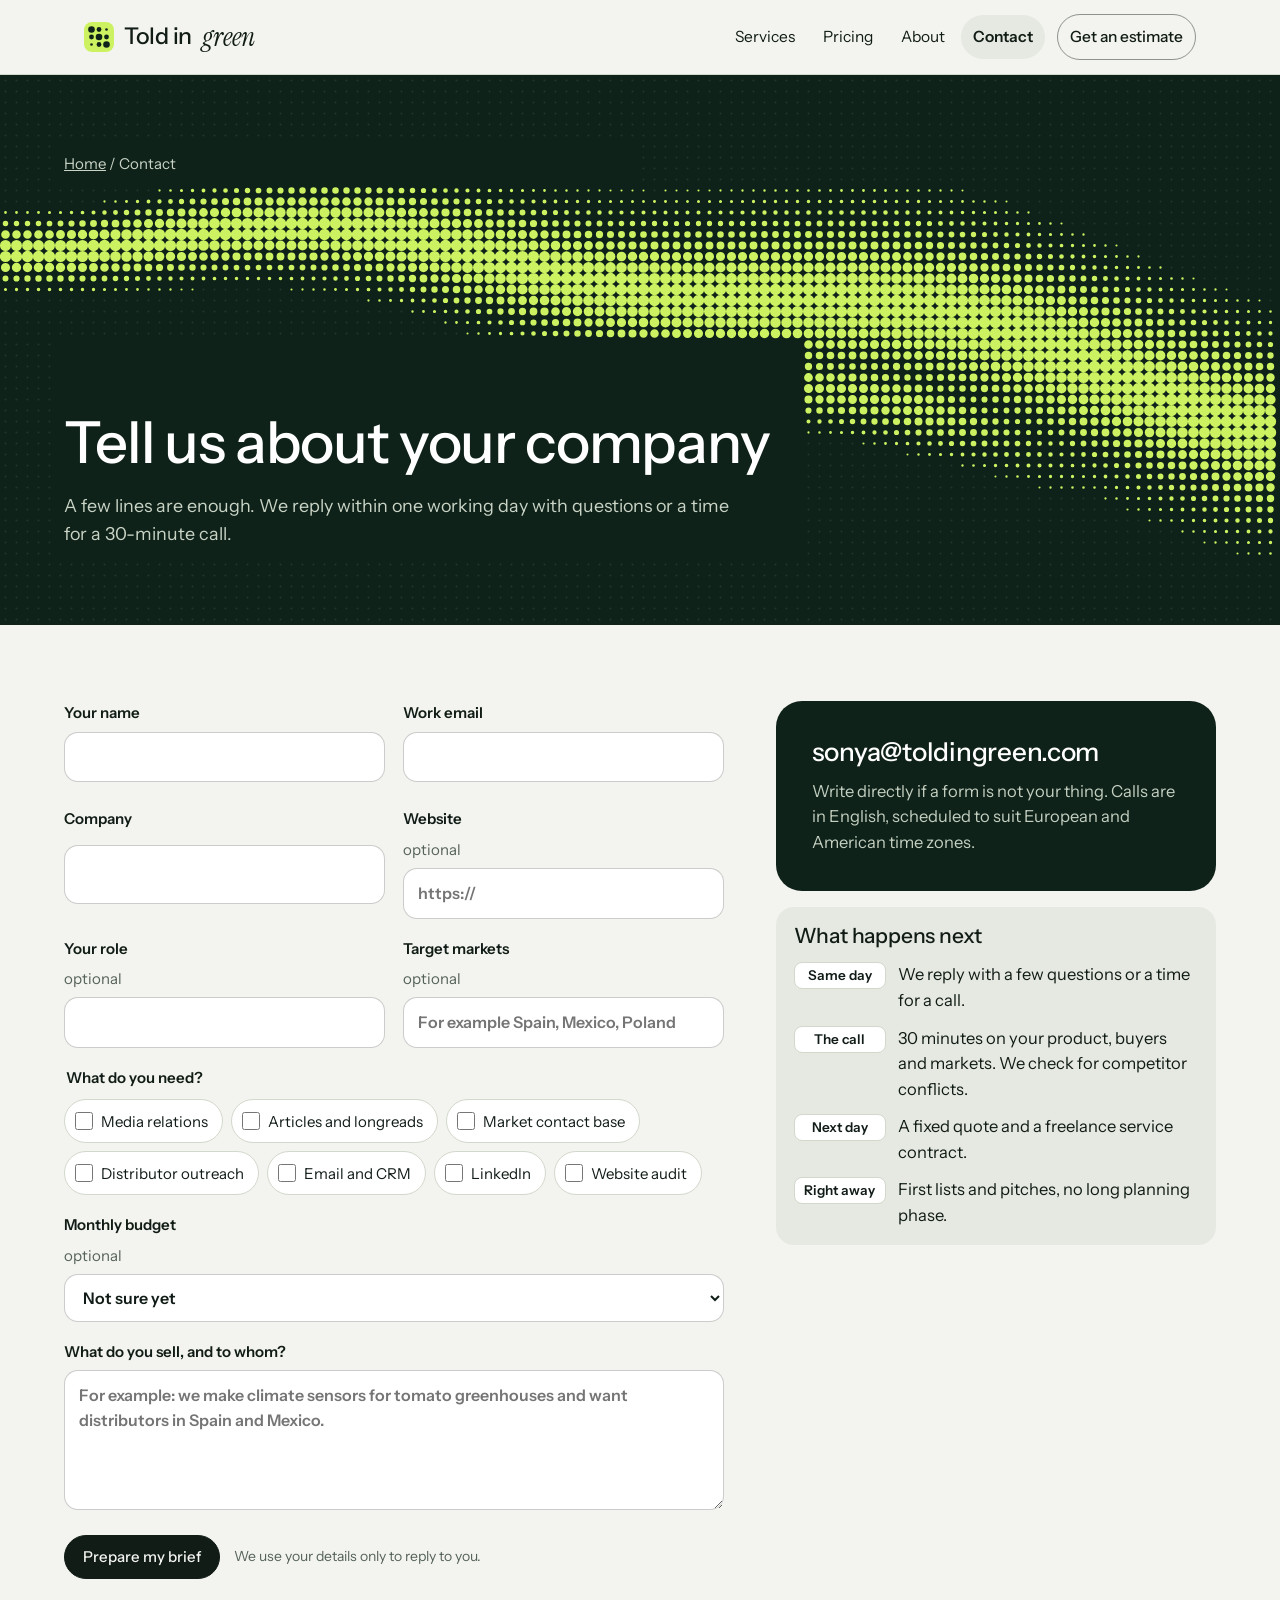
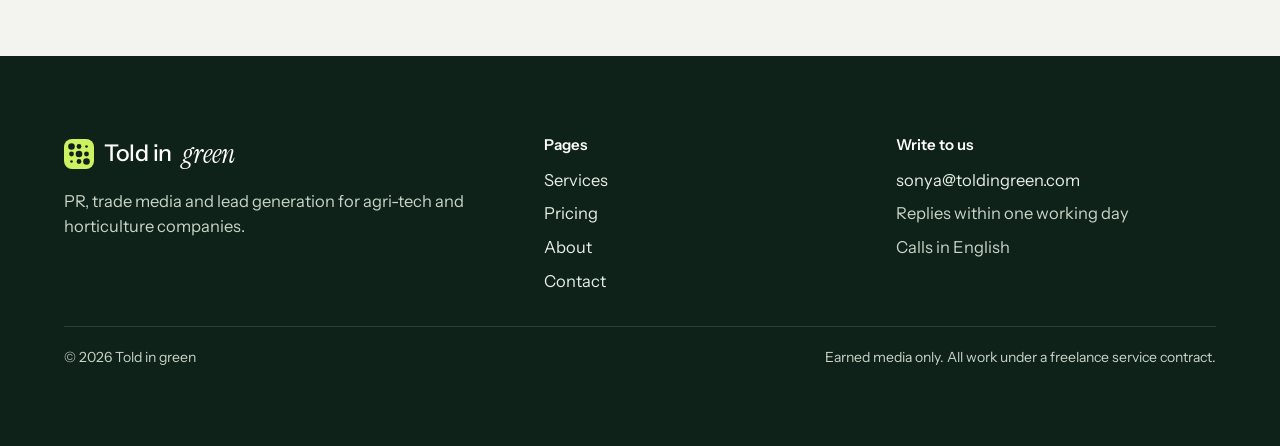
==== contact.html @ c71896c4 "Told in green website: home, services, pricing, about, contact Co-Authored-By: Claude Opus 5.5 <nore" ====
<!DOCTYPE html>
<html lang="en">
<head>
<meta charset="utf-8">
<meta name="viewport" content="width=device-width, initial-scale=1">
<title>Contact | Told in green</title>
<meta name="description" content="PR, trade media and lead generation for agri-tech and horticulture companies.">
<link rel="preconnect" href="https://fonts.googleapis.com"><link rel="preconnect" href="https://fonts.gstatic.com" crossorigin>
<link rel="stylesheet" href="https://fonts.googleapis.com/css2?family=Instrument+Sans:wght@400;500;600&family=Instrument+Serif:ital@1&display=swap">
<link rel="icon" type="image/png" href="favicon.png">
<link rel="stylesheet" href="styles.css">
</head>
<body>
<header class="top"><div class="wrap">
  <a class="logo" href="index.html" aria-label="Told in green, home"><svg class="mark" viewBox="0 0 30 30" aria-hidden="true"><rect width="30" height="30" rx="8" fill="#CCF261"/><g fill="#0F2219"><circle cx="7.5" cy="7.5" r="3.3"/><circle cx="15" cy="7.5" r="2.4"/><circle cx="22.5" cy="7.5" r="1.3"/><circle cx="7.5" cy="15" r="2.4"/><circle cx="15" cy="15" r="3.3"/><circle cx="22.5" cy="15" r="2.4"/><circle cx="7.5" cy="22.5" r="1.3"/><circle cx="15" cy="22.5" r="2.4"/><circle cx="22.5" cy="22.5" r="3.3"/></g></svg>Told in <i>green</i></a>
  <nav class="nav" aria-label="Main"><a href="services.html">Services</a><a href="pricing.html">Pricing</a><a href="about.html">About</a><a href="contact.html" aria-current="page">Contact</a><a class="btn btn-line" href="pricing.html">Get an estimate</a></nav>
</div></header>

<main>
<section class="wall band short" data-amp=".6" data-seed="8" aria-label="Contact">
  <canvas aria-hidden="true"></canvas>
  <div class="wrap">
    <p class="crumb" data-clear><a href="index.html">Home</a> / Contact</p>
    <div class="foot" data-clear>
      <h1>Tell us about your company</h1>
      <p>A few lines are enough. We reply within one working day with questions or a time for a 30-minute call.</p>
    </div>
  </div>
</section>

<section class="band" aria-label="Brief form">
  <div class="wrap contact">
    <div>
      <form id="brief" novalidate>
        <div class="est" id="est" hidden>
          <label style="display:flex;align-items:center;gap:10px;font-weight:600"><input type="checkbox" id="est-use" checked style="width:20px;height:20px;accent-color:#1F4A2E;margin:0">Attach my estimate from the pricing page</label>
          <pre id="est-text"></pre>
          <p><button type="button" class="chip" id="est-clear">Remove estimate</button></p>
        </div>
        <div class="f2">
          <label for="f-name">Your name<input type="text" id="f-name" autocomplete="name"><span class="err" id="f-name-err"></span></label>
          <label for="f-email">Work email<input type="email" id="f-email" autocomplete="email"><span class="err" id="f-email-err"></span></label>
        </div>
        <div class="f2">
          <label for="f-company">Company<input type="text" id="f-company" autocomplete="organization"><span class="err" id="f-company-err"></span></label>
          <label for="f-site">Website <span class="opt-t">optional</span><input type="url" id="f-site" placeholder="https://" autocomplete="url"></label>
        </div>
        <div class="f2">
          <label for="f-role">Your role <span class="opt-t">optional</span><input type="text" id="f-role" autocomplete="organization-title"></label>
          <label for="f-markets">Target markets <span class="opt-t">optional</span><input type="text" id="f-markets" placeholder="For example Spain, Mexico, Poland"></label>
        </div>
        <fieldset>
          <legend>What do you need?</legend>
          <div class="checks">
            <label><input type="checkbox" name="need" value="pr">Media relations</label>
            <label><input type="checkbox" name="need" value="art">Articles and longreads</label>
            <label><input type="checkbox" name="need" value="db">Market contact base</label>
            <label><input type="checkbox" name="need" value="out">Distributor outreach</label>
            <label><input type="checkbox" name="need" value="mail">Email and CRM</label>
            <label><input type="checkbox" name="need" value="li">LinkedIn</label>
            <label><input type="checkbox" name="need" value="audit">Website audit</label>
          </div>
        </fieldset>
        <label for="f-budget">Monthly budget <span class="opt-t">optional</span>
          <select id="f-budget"><option value="">Not sure yet</option><option>Under $1,500</option><option>$1,500 to $3,000</option><option>$3,000 to $6,000</option><option>Over $6,000</option></select>
        </label>
        <label for="f-msg">What do you sell, and to whom?<textarea id="f-msg" placeholder="For example: we make climate sensors for tomato greenhouses and want distributors in Spain and Mexico."></textarea><span class="err" id="f-msg-err"></span></label>
        <div style="display:flex;flex-wrap:wrap;gap:14px;align-items:center"><button class="btn btn-main" type="submit">Prepare my brief</button><span class="small">We use your details only to reply to you.</span></div>
      </form>

      <div class="done" id="done" hidden>
        <h2 tabindex="-1">Your brief is ready to send</h2>
        <p class="mut">Nothing has been sent yet. Open it in your email app, or copy it and send it to <b>sonya@toldingreen.com</b>.</p>
        <pre id="done-text"></pre>
        <div class="actions"><a class="btn btn-main" id="done-mail" href="mailto:sonya@toldingreen.com">Open in email</a><button type="button" class="btn btn-line" id="done-copy">Copy brief</button><button type="button" class="btn btn-line" id="done-edit">Edit</button></div>
      </div>
    </div>

    <aside class="aside">
      <div class="policy">
        <h3>sonya@toldingreen.com</h3>
        <p>Write directly if a form is not your thing. Calls are in English, scheduled to suit European and American time zones.</p>
      </div>
      <div class="est" style="gap:14px">
        <h3>What happens next</h3>
        <ul class="next">
          <li><b>Same day</b><span>We reply with a few questions or a time for a call.</span></li>
          <li><b>The call</b><span>30 minutes on your product, buyers and markets. We check for competitor conflicts.</span></li>
          <li><b>Next day</b><span>A fixed quote and a freelance service contract.</span></li>
          <li><b>Right away</b><span>First lists and pitches, no long planning phase.</span></li>
        </ul>
      </div>
    </aside>
  </div>
</section>
</main>


<footer class="band foot-site">
  <div class="wrap">
    <div style="display:grid;gap:14px;align-content:start"><a class="logo" href="index.html"><svg class="mark" viewBox="0 0 30 30" aria-hidden="true"><rect width="30" height="30" rx="8" fill="#CCF261"/><g fill="#0F2219"><circle cx="7.5" cy="7.5" r="3.3"/><circle cx="15" cy="7.5" r="2.4"/><circle cx="22.5" cy="7.5" r="1.3"/><circle cx="7.5" cy="15" r="2.4"/><circle cx="15" cy="15" r="3.3"/><circle cx="22.5" cy="15" r="2.4"/><circle cx="7.5" cy="22.5" r="1.3"/><circle cx="15" cy="22.5" r="2.4"/><circle cx="22.5" cy="22.5" r="3.3"/></g></svg>Told in <i>green</i></a><p style="max-width:40ch">PR, trade media and lead generation for agri-tech and horticulture companies.</p></div>
    <div><h4>Pages</h4><ul><li><a href="services.html">Services</a></li><li><a href="pricing.html">Pricing</a></li><li><a href="about.html">About</a></li><li><a href="contact.html">Contact</a></li></ul></div>
    <div><h4>Write to us</h4><ul><li><a href="mailto:sonya@toldingreen.com">sonya@toldingreen.com</a></li><li>Replies within one working day</li><li>Calls in English</li></ul></div>
    <div class="base"><span>© 2026 Told in green</span><span>Earned media only. All work under a freelance service contract.</span></div>
  </div>
</footer>
<script src="site.js"></script>
</body>
</html>
---- styles.css ----
/* VOICE occasion: a confident B2B studio site for agri-tech and horticulture teams, calm and exact
   IDEA the LED wall at a horticulture trade show: deep green screen, lime halftone signal travelling across it
   PICTURE a live halftone ribbon of lime dots on a dark dot grid, full-bleed in every page header
   COLOUR paper #F3F4EF, forest #0F2219, lime #CCF261 as the one sharp accent, grainy moss/teal gradients for service tiles
   TYPE Instrument Sans for everything, Instrument Serif italic only inside the wordmark
   LAYOUT laptop: header, full-bleed LED band with text in its quiet corners, then wide bands; phone: same order stacked */

:root{color-scheme:light dark;
--bg:light-dark(#F3F4EF,#0B140F);
--ink:light-dark(#111C16,#E8EDE5);
--mut:light-dark(#55625A,#9EABA3);
--card:light-dark(#E6E9E1,#142019);
--card2:light-dark(#FFFFFF,#18261E);
--line:light-dark(#D2D8CC,#27382E);
--link:light-dark(#2D6A1E,#CCF261);
--forest:#0F2219;--forest2:#183327;--lime:#CCF261;--soft:#BFD99A;--limeink:#122010;
--sans:"Instrument Sans",system-ui,-apple-system,"Segoe UI",sans-serif;
--serif:"Instrument Serif",Georgia,serif}
:root[data-theme=light]{color-scheme:light}
:root[data-theme=dark]{color-scheme:dark}
*{box-sizing:border-box;min-width:0}
html{scroll-padding-top:84px;-webkit-text-size-adjust:100%}
body{margin:0;background:var(--bg);color:var(--ink);font:16.5px/1.55 var(--sans);overflow-x:clip}
img,svg,canvas{max-width:100%;display:block}
a{color:var(--link)}
h1,h2,h3{font-weight:500;letter-spacing:-.02em;line-height:1.05;margin:0;text-wrap:balance}
h1{font-size:clamp(36px,5vw,58px)}
h2{font-size:clamp(30px,3.6vw,46px)}
h3{font-size:21px;line-height:1.2;letter-spacing:-.01em}
p{margin:0}
.wrap{max-width:1240px;margin-inline:auto}
.band{padding-block:clamp(44px,6vw,96px);padding-left:max(5vw,16px,env(safe-area-inset-left,0px));padding-right:max(5vw,16px,env(safe-area-inset-right,0px))}
.lead{font-size:clamp(17px,1.5vw,20px);color:var(--mut);max-width:60ch}
.mut{color:var(--mut)}
.small{font-size:14px;color:var(--mut)}

/* header */
.top{position:sticky;top:0;z-index:20;background:color-mix(in srgb,var(--bg) 90%,transparent);backdrop-filter:blur(10px);border-bottom:1px solid var(--line)}
.top .wrap{display:flex;align-items:center;gap:20px;flex-wrap:wrap;padding:14px max(5vw,16px)}
.logo{display:flex;align-items:center;gap:10px;color:var(--ink);text-decoration:none;font-size:23px;font-weight:500;letter-spacing:-.02em;white-space:nowrap}
.logo i{font-family:var(--serif);font-weight:400;font-size:1.18em;letter-spacing:0}
.mark{width:30px;height:30px;flex:none}
.nav{display:flex;gap:4px;margin-left:auto;align-items:center}
.nav a{color:var(--ink);text-decoration:none;padding:10px 12px;border-radius:999px;font-size:15.5px;white-space:nowrap}
.nav a:hover{background:var(--card)}
.nav a[aria-current=page]{background:var(--card);font-weight:600}
.btn{display:inline-flex;align-items:center;justify-content:center;gap:8px;min-height:44px;padding:0 18px;border-radius:999px;border:1px solid transparent;font:inherit;font-weight:500;font-size:15px;text-decoration:none;cursor:pointer;white-space:nowrap;transition:background .15s,color .15s}
.btn-main{background:var(--ink);color:var(--bg);border-color:var(--ink)}
.btn-main:hover{background:color-mix(in srgb,var(--ink) 82%,var(--bg))}
.btn-line{border-color:color-mix(in srgb,currentColor 45%,transparent);color:inherit;background:transparent}
.btn-line:hover{border-color:currentColor}
.wall .btn-main,.result .btn-main{background:#fff;color:var(--forest);border-color:#fff}
.wall .btn-main:hover,.result .btn-main:hover{background:#E4EBE1}
.btn:focus-visible,.nav a:focus-visible,button:focus-visible,input:focus-visible,select:focus-visible,textarea:focus-visible{outline:3px solid var(--lime);outline-offset:2px}
.nav .btn{margin-left:8px;min-height:40px}

/* LED wall */
.wall{position:relative;background:var(--forest);color:#EEF3EA;overflow:hidden;isolation:isolate}
.wall canvas{position:absolute;inset:0;width:100%;height:100%;z-index:-1}
.wall .wrap{position:relative;display:grid;min-height:clamp(560px,76svh,740px);grid-template-columns:minmax(0,1fr) minmax(0,1fr);grid-template-rows:auto 1fr auto;gap:24px}
.wall.short .wrap{min-height:clamp(340px,44svh,440px)}
.wall .note{grid-column:2;justify-self:end;max-width:30ch;font-size:15.5px;color:#C9D4C6;padding:4px}
.wall .foot{grid-column:1/-1;grid-row:3;display:grid;gap:18px;max-width:720px}
.wall h1{color:#fff}
.wall .foot p{color:#C9D4C6;font-size:clamp(17px,1.4vw,19px);max-width:56ch}
.wall .actions{display:flex;flex-wrap:wrap;gap:12px;margin-top:6px}
.wall .btn-line{color:#fff}
.wall .crumb{grid-column:1;font-size:15px;color:#C9D4C6}
.wall .crumb a{color:#C9D4C6}

/* press strip */
.press{border-bottom:1px solid var(--line)}
.press .wrap{display:flex;flex-wrap:wrap;gap:14px 40px;align-items:baseline}
.press .label{color:var(--mut);font-size:15px;flex:0 0 100%}
.press .group{display:grid;gap:10px;flex:1 1 100%}
.press .also li{color:var(--mut);font-size:clamp(17px,1.6vw,21px)}
.press ul{list-style:none;margin:0;padding:0;display:flex;flex-wrap:wrap;gap:10px 34px}
.press li{font-size:clamp(19px,1.9vw,25px);font-weight:500;letter-spacing:-.02em;white-space:nowrap}

/* section heads */
.head{display:grid;grid-template-columns:minmax(0,1.1fr) minmax(0,1fr);gap:20px 48px;align-items:end;margin-bottom:clamp(28px,4vw,48px)}

/* tiles */
.tiles{display:grid;grid-template-columns:repeat(4,minmax(0,1fr));gap:22px}
.tiles a{color:inherit;text-decoration:none;display:grid;gap:12px;align-content:start}
.tiles a:hover .tile{transform:translateY(-3px)}
.tile{position:relative;aspect-ratio:4/4.4;border-radius:22px;overflow:hidden;display:grid;place-items:center;transition:transform .25s}
.tile::after{content:"";position:absolute;inset:0;background-image:url("data:image/svg+xml,%3Csvg xmlns='http://www.w3.org/2000/svg' width='160' height='160'%3E%3Cfilter id='n'%3E%3CfeTurbulence type='fractalNoise' baseFrequency='.9' numOctaves='2' stitchTiles='stitch'/%3E%3CfeColorMatrix values='0 0 0 0 1 0 0 0 0 1 0 0 0 0 1 0 0 0 .55 0'/%3E%3C/filter%3E%3Crect width='100%25' height='100%25' filter='url(%23n)'/%3E%3C/svg%3E");mix-blend-mode:overlay;opacity:.55;pointer-events:none}
.tile svg{width:42%;height:auto;position:relative;z-index:1;filter:drop-shadow(0 2px 8px rgba(0,0,0,.12))}
.g1{background:radial-gradient(60% 50% at 28% 22%,#7ED6BC,transparent 70%),radial-gradient(55% 55% at 78% 82%,#3C6A2E,transparent 70%),linear-gradient(160deg,#9CC7A1,#56824A)}
.g2{background:linear-gradient(180deg,#D7DCCD 0%,#93AE8A 36%,#2E5A34 52%,#7D9E74 66%,#C7D2BE 100%)}
.g3{background:radial-gradient(55% 48% at 50% 58%,#CCF261,transparent 72%),linear-gradient(180deg,#183A28,#0F2219)}
.g4{background:linear-gradient(105deg,#38492B 0%,#6F906B 48%,#93C4C6 100%)}
.g5{background:radial-gradient(70% 60% at 85% 95%,#A9DA6C,transparent 70%),linear-gradient(200deg,#0F2219,#2D5A39)}
.g6{background:radial-gradient(60% 60% at 25% 25%,#F1F6E8,transparent 70%),linear-gradient(140deg,#DCE7CF,#93B784)}
.g7{background:radial-gradient(50% 60% at 70% 30%,#B6E0D6,transparent 70%),linear-gradient(170deg,#4C7D6B,#1D3B2E)}
.tiles h3{margin-top:4px}
.tiles p{color:var(--mut);font-size:15.5px}

/* stats */
.stats{display:grid;grid-template-columns:minmax(0,.9fr) minmax(0,1.6fr);gap:clamp(24px,4vw,56px)}
.stats .side{display:flex;flex-direction:column;gap:18px}
.stats .side .small{margin-top:auto}
.cards{display:grid;grid-template-columns:repeat(2,minmax(0,1fr));gap:16px}
.stat{background:var(--card);border-radius:26px;padding:24px 26px;display:flex;flex-direction:column;gap:10px;min-height:210px}
.stat.wide{grid-column:1/-1;min-height:240px}
.stat .k{font-size:15.5px;font-weight:600}
.stat .n{margin-top:auto;font-size:clamp(46px,6.4vw,84px);font-weight:500;letter-spacing:-.04em;line-height:1;white-space:nowrap}
.stat .n small{font-size:.42em;letter-spacing:-.01em;color:var(--mut);font-weight:500}
.stat p{color:var(--mut);font-size:15.5px}

/* steps */
.steps{display:grid;grid-template-columns:repeat(4,minmax(0,1fr));gap:22px}
.step{border-top:2px solid var(--ink);padding-top:16px;display:grid;gap:8px;align-content:start}
.step .when{font-size:14.5px;color:var(--mut);font-weight:600}
.step p{color:var(--mut);font-size:15.5px}

/* sectors */
.split{display:grid;grid-template-columns:minmax(0,1.2fr) minmax(0,1fr);gap:clamp(24px,4vw,56px);align-items:stretch}
.chips{display:flex;flex-wrap:wrap;gap:10px;margin-top:26px}
.chips span{border:1px solid var(--line);background:var(--card2);border-radius:999px;padding:9px 16px;font-size:15.5px}
.policy{background:var(--forest);color:#E7EEE4;border-radius:26px;padding:clamp(24px,3vw,36px);display:flex;flex-direction:column;gap:14px}
.policy h3{color:#fff;font-size:26px}
.policy p{color:#C3CFC0}
.policy svg{width:56px;height:56px}

/* field CTA */
.field{background:var(--card)}
.field .box{background:var(--card2);border:1px solid var(--line)}
.field .box{background:var(--bg);border-radius:28px;padding:clamp(26px,4vw,48px);display:grid;grid-template-columns:minmax(0,1.4fr) auto;gap:24px;align-items:center;max-width:980px}
.field .box .lead{margin-top:10px}
.field .actions{display:flex;flex-wrap:wrap;gap:12px}

/* footer */
.foot-site{background:var(--forest);color:#C9D4C6}
.foot-site .wrap{display:grid;grid-template-columns:minmax(0,1.4fr) repeat(2,minmax(0,1fr));gap:32px}
.foot-site .logo{color:#fff}
.foot-site a{color:#E7EEE4;text-decoration:none}
.foot-site a:hover{text-decoration:underline}
.foot-site ul{list-style:none;padding:0;margin:0;display:grid;gap:8px}
.foot-site h4{margin:0 0 12px;font-size:15px;font-weight:600;color:#fff}
.foot-site .base{grid-column:1/-1;border-top:1px solid #27412F;padding-top:20px;display:flex;flex-wrap:wrap;gap:8px 24px;justify-content:space-between;font-size:14px}

/* services page */
.svc{display:grid;grid-template-columns:minmax(0,.8fr) minmax(0,1.5fr);gap:clamp(24px,4vw,56px);padding-block:clamp(32px,4vw,56px);border-top:1px solid var(--line)}
.svc:first-child{border-top:0;padding-top:0}
.svc .tile{aspect-ratio:4/3.2;position:sticky;top:100px}
.svc .body{display:grid;gap:18px;align-content:start}
.svc .meta{display:flex;flex-wrap:wrap;gap:10px}
.svc .meta span{background:var(--card);border-radius:999px;padding:7px 14px;font-size:14.5px;white-space:nowrap}
.cols{display:grid;grid-template-columns:repeat(2,minmax(0,1fr));gap:22px}
.cols h4{margin:0 0 8px;font-size:15.5px;font-weight:600}
.tick{list-style:none;margin:0;padding:0;display:grid;gap:8px}
.tick li{padding-left:24px;position:relative}
.tick li::before{content:"";position:absolute;left:3px;top:.6em;width:8px;height:8px;border-radius:50%;background:color-mix(in srgb,var(--ink) 55%,transparent)}
.donts{display:grid;grid-template-columns:repeat(3,minmax(0,1fr));gap:16px}
.dont{background:var(--card);border-radius:22px;padding:24px;display:grid;gap:8px;align-content:start}
.dont p{color:var(--mut);font-size:15.5px}

/* pricing */
.calc{display:grid;grid-template-columns:minmax(0,1.45fr) minmax(0,1fr);gap:clamp(20px,3vw,40px);align-items:start}
.presets{display:flex;flex-wrap:wrap;gap:10px;margin-bottom:18px}
.chip{min-height:44px;padding:0 16px;border-radius:999px;border:1px solid var(--line);background:var(--card2);color:var(--ink);font:inherit;font-size:15px;cursor:pointer}
.chip[aria-pressed=true]{background:var(--forest);color:#fff;border-color:var(--forest)}
.rows{display:grid;gap:10px}
.row{display:grid;grid-template-columns:auto minmax(0,1fr) auto;gap:14px;align-items:center;background:var(--card2);border:1px solid var(--line);border-radius:18px;padding:14px 16px}
.row.on{border-color:color-mix(in srgb,var(--ink) 45%,transparent)}
.row .name{font-weight:600}
.row .desc{color:var(--mut);font-size:14.5px;line-height:1.45}
.row .price{text-align:right;white-space:nowrap;font-weight:600}
.row .price small{display:block;font-weight:400;color:var(--mut);font-size:13.5px}
.sw{appearance:none;width:46px;height:28px;border-radius:999px;background:var(--line);position:relative;cursor:pointer;margin:0;flex:none;transition:background .2s}
.sw::after{content:"";position:absolute;top:3px;left:3px;width:22px;height:22px;border-radius:50%;background:#fff;box-shadow:0 1px 3px rgba(0,0,0,.25);transition:left .2s}
.sw:checked{background:var(--forest)}
.sw:checked::after{left:21px}
.qty{grid-column:2/-1;display:flex;align-items:center;gap:10px;font-size:14.5px;color:var(--mut)}
.qty button{width:40px;height:40px;border-radius:50%;border:1px solid var(--line);background:var(--bg);color:var(--ink);font:inherit;font-size:20px;cursor:pointer}
.qty output{min-width:2ch;text-align:center;font-weight:600;color:var(--ink);font-size:17px}
.opts{display:grid;grid-template-columns:minmax(0,1fr);gap:12px;margin-top:18px}
.opt{background:var(--card);border-radius:18px;padding:16px;display:grid;gap:10px}
.opt .lbl{font-weight:600;font-size:15.5px}
.seg{display:flex;flex-wrap:wrap;gap:6px}
.seg button{flex:1 1 auto;min-height:44px;border-radius:12px;border:1px solid var(--line);background:var(--card2);color:var(--ink);font:inherit;font-size:15px;cursor:pointer;padding:0 10px;white-space:nowrap}
.seg button[aria-pressed=true]{background:var(--forest);color:#fff;border-color:var(--forest)}
.result{position:sticky;top:96px;background:var(--forest);color:#DDE6DA;border-radius:28px;padding:clamp(22px,3vw,32px);display:grid;gap:18px}
.result .big{font-size:clamp(48px,6vw,76px);font-weight:500;letter-spacing:-.04em;line-height:1;color:#fff;white-space:nowrap}
.result .big small{font-size:.36em;color:#B9C6B5;letter-spacing:0}
.mix{display:flex;height:14px;border-radius:999px;overflow:hidden;background:#20392B}
.mix span{height:100%}
.brk{display:grid;gap:7px;font-size:15px}
.brk div{display:grid;grid-template-columns:12px minmax(0,1fr) auto;gap:10px;align-items:center}
.brk i{width:12px;height:12px;border-radius:3px}
.brk b{font-weight:500;color:#fff;white-space:nowrap}
.sum{display:grid;grid-template-columns:repeat(2,minmax(0,1fr));gap:12px;border-top:1px solid #2A4535;padding-top:16px}
.sum .v{font-size:24px;color:#fff;font-weight:500;white-space:nowrap;letter-spacing:-.02em}
.sum .k{font-size:14px;color:#B9C6B5}
.save{font-size:14.5px;color:#C9D4C6}
.result .btn{width:100%}
.result .small{color:#AEBBAA}
.bar{display:none}
.faq{display:grid;grid-template-columns:repeat(2,minmax(0,1fr));gap:12px 32px}
.faq details{border-top:1px solid var(--line);padding:16px 0}
.faq summary{cursor:pointer;font-weight:600;font-size:17px;list-style:none;display:flex;justify-content:space-between;gap:16px}
.faq summary::after{content:"+";font-weight:400;font-size:22px;line-height:1}
.faq details[open] summary::after{content:"–"}
.faq details p{color:var(--mut);margin-top:10px}

/* about */
.founder{display:grid;grid-template-columns:minmax(0,.8fr) minmax(0,1.4fr);gap:clamp(24px,4vw,56px);align-items:start}
.portrait{display:block;width:100%;height:auto;aspect-ratio:1;object-fit:cover;border-radius:24px}
.prose{display:grid;gap:16px;font-size:17px;max-width:66ch}
.prose p{color:var(--ink)}
.timeline{display:grid;gap:0;margin-top:8px}
.timeline div{display:grid;grid-template-columns:minmax(120px,.35fr) minmax(0,1fr);gap:20px;padding:16px 0;border-top:1px solid var(--line)}
.timeline b{font-weight:600;white-space:nowrap}
.principles{display:grid;grid-template-columns:repeat(2,minmax(0,1fr));gap:16px}

/* contact */
.contact{display:grid;grid-template-columns:minmax(0,1.5fr) minmax(0,1fr);gap:clamp(24px,4vw,56px);align-items:start}
form{display:grid;gap:18px}
.f2{display:grid;grid-template-columns:repeat(2,minmax(0,1fr));gap:18px}
label{display:grid;gap:7px;font-weight:600;font-size:15px}
label .opt-t{font-weight:400;color:var(--mut)}
input[type=text],input[type=email],input[type=url],select,textarea{font:inherit;font-size:16px;color:var(--ink);background:var(--card2);border:1px solid color-mix(in srgb,var(--ink) 22%,transparent);border-radius:14px;padding:12px 14px;min-height:48px;width:100%}
textarea{min-height:140px;resize:vertical}
fieldset{border:0;margin:0;padding:0;display:grid;gap:10px}
legend{font-weight:600;font-size:15px;margin-bottom:10px}
.checks{display:flex;flex-wrap:wrap;gap:8px}
.checks label{display:flex;align-items:center;gap:8px;font-weight:400;border:1px solid var(--line);background:var(--card2);border-radius:999px;padding:0 14px 0 10px;min-height:44px;cursor:pointer}
.checks input{width:18px;height:18px;accent-color:#1F4A2E;margin:0}
.err{color:light-dark(#A3261A,#FF9C8F);font-size:14px;font-weight:500;min-height:0}
[aria-invalid=true]{border-color:light-dark(#A3261A,#FF9C8F)!important}
.est{background:var(--card);border-radius:18px;padding:16px 18px;display:grid;gap:8px}
.est pre{margin:0;white-space:pre-wrap;font:14.5px/1.5 var(--sans);color:var(--mut)}
.aside{display:grid;gap:16px;position:sticky;top:100px}
.aside .policy{gap:10px}
.done{background:var(--card);border-radius:24px;padding:clamp(22px,3vw,32px);display:grid;gap:16px}
.done pre{margin:0;background:var(--card2);border:1px solid var(--line);border-radius:14px;padding:16px;white-space:pre-wrap;font:14.5px/1.5 var(--sans);max-height:320px;overflow:auto}
.done .actions{display:flex;flex-wrap:wrap;gap:10px}
.next{list-style:none;margin:0;padding:0;display:grid;gap:12px}
.next li{display:grid;grid-template-columns:auto minmax(0,1fr);gap:12px;align-items:start}
.next b{display:inline-grid;place-items:center;min-width:92px;padding:2px 8px;border-radius:8px;border:1px solid var(--line);background:var(--card2);font-size:13.5px;font-weight:600;white-space:nowrap}

@media(max-width:980px){
.tiles{grid-template-columns:repeat(2,minmax(0,1fr))}
.steps{grid-template-columns:repeat(2,minmax(0,1fr))}
.calc{grid-template-columns:minmax(0,1fr)}
.result{position:static}
.donts{grid-template-columns:minmax(0,1fr)}
}
@media(max-width:820px){
.head,.stats,.split,.svc,.founder,.contact,.field .box{grid-template-columns:minmax(0,1fr)}
.svc .tile{position:static;max-width:420px}
.portrait{max-width:360px}
.aside{position:static}
.foot-site .wrap{grid-template-columns:repeat(2,minmax(0,1fr))}
.foot-site .wrap>div:first-child{grid-column:1/-1}
}
@media(max-width:600px){
.top .wrap{gap:6px 12px;padding-block:10px}
.nav{order:3;width:100%;margin-left:0;overflow-x:auto;scrollbar-width:none}
.nav a{flex:none;padding:10px 12px}
.nav .btn{display:none}
.wall .wrap{grid-template-columns:minmax(0,1fr)}
.wall .wrap,.wall.short .wrap{min-height:0}
.wall .note{display:none}
.wall .foot{margin-top:clamp(190px,50vw,230px)}
.wall.short .foot{margin-top:150px}
.tiles,.steps,.cards,.cols,.opts,.faq,.f2,.principles{grid-template-columns:minmax(0,1fr)}
.stat.wide{grid-column:auto}
.timeline div{grid-template-columns:minmax(0,1fr);gap:4px}
.row{grid-template-columns:auto minmax(0,1fr)}
.row .price{grid-column:2;text-align:left}
.bar{display:flex;position:sticky;bottom:0;z-index:15;justify-content:space-between;align-items:center;gap:12px;background:var(--forest);color:#fff;padding:12px 16px;border-top:1px solid #2A4535}
.bar b{font-size:22px;font-weight:500;white-space:nowrap}
.bar a{color:var(--lime);font-weight:600}
}
@media(prefers-reduced-motion:reduce){.tile{transition:none}}
[hidden]{display:none!important}
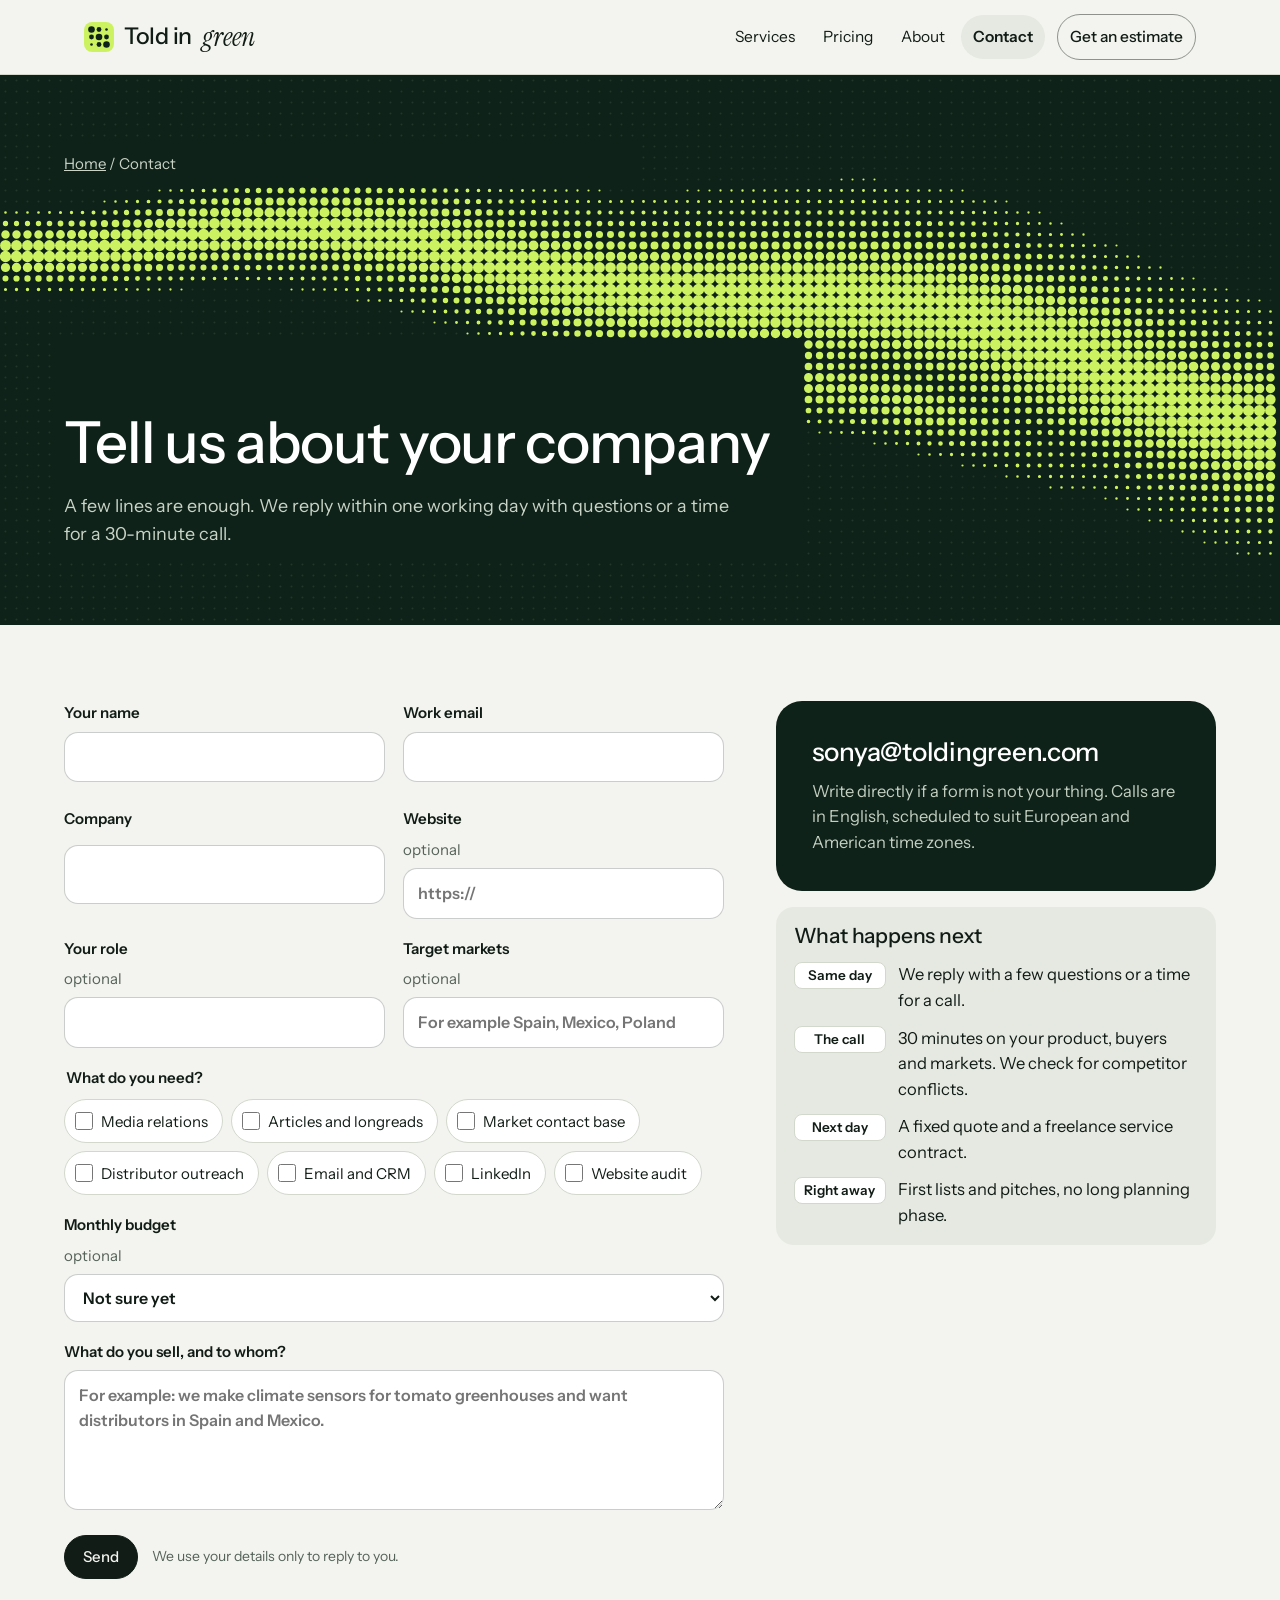
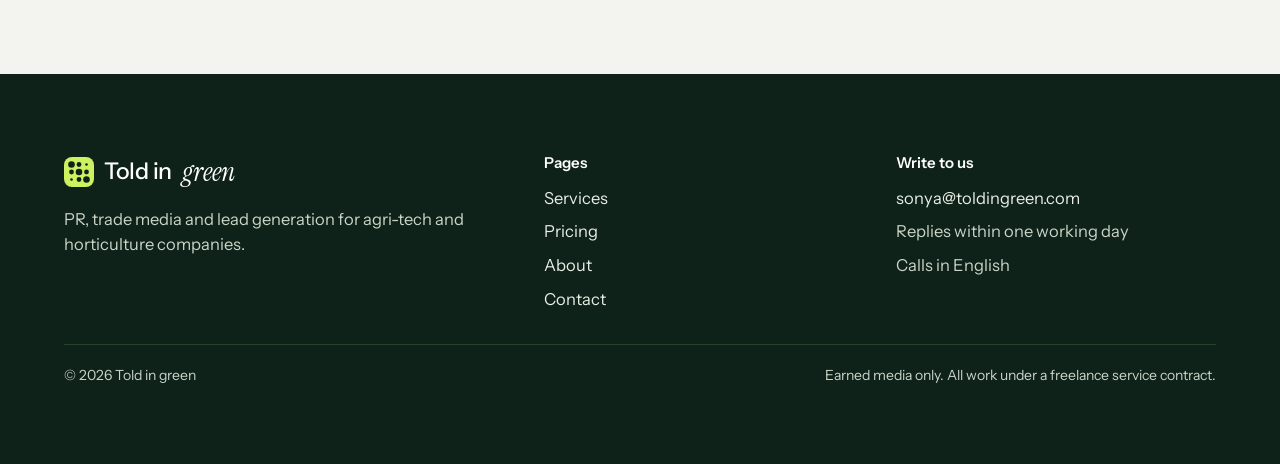
==== commit b6671d19: "Contact form: send leads by email via Web3Forms, mailto fallback Co-Authored-By: Claude Opus 5.5 <no" ====
--- a/contact.html
+++ b/contact.html
@@ -65,11 +65,18 @@
           <select id="f-budget"><option value="">Not sure yet</option><option>Under $1,500</option><option>$1,500 to $3,000</option><option>$3,000 to $6,000</option><option>Over $6,000</option></select>
         </label>
         <label for="f-msg">What do you sell, and to whom?<textarea id="f-msg" placeholder="For example: we make climate sensors for tomato greenhouses and want distributors in Spain and Mexico."></textarea><span class="err" id="f-msg-err"></span></label>
-        <div style="display:flex;flex-wrap:wrap;gap:14px;align-items:center"><button class="btn btn-main" type="submit">Prepare my brief</button><span class="small">We use your details only to reply to you.</span></div>
+        <input type="checkbox" name="botcheck" id="f-bot" tabindex="-1" autocomplete="off" style="position:absolute;left:-9999px" aria-hidden="true">
+        <div style="display:flex;flex-wrap:wrap;gap:14px;align-items:center"><button class="btn btn-main" type="submit" id="f-send">Send</button><span class="small">We use your details only to reply to you.</span></div>
+        <p class="err" id="f-send-err" role="alert"></p>
       </form>
 
+      <div class="done" id="sent" hidden>
+        <h2 tabindex="-1">Thank you, your brief is with us</h2>
+        <p class="mut">We reply within one working day from <b>sonya@toldingreen.com</b>. If it doesn't arrive, check your spam folder.</p>
+      </div>
+
       <div class="done" id="done" hidden>
-        <h2 tabindex="-1">Your brief is ready to send</h2>
+        <h2 tabindex="-1">Your brief could not be sent automatically</h2>
         <p class="mut">Nothing has been sent yet. Open it in your email app, or copy it and send it to <b>sonya@toldingreen.com</b>.</p>
         <pre id="done-text"></pre>
         <div class="actions"><a class="btn btn-main" id="done-mail" href="mailto:sonya@toldingreen.com">Open in email</a><button type="button" class="btn btn-line" id="done-copy">Copy brief</button><button type="button" class="btn btn-line" id="done-edit">Edit</button></div>
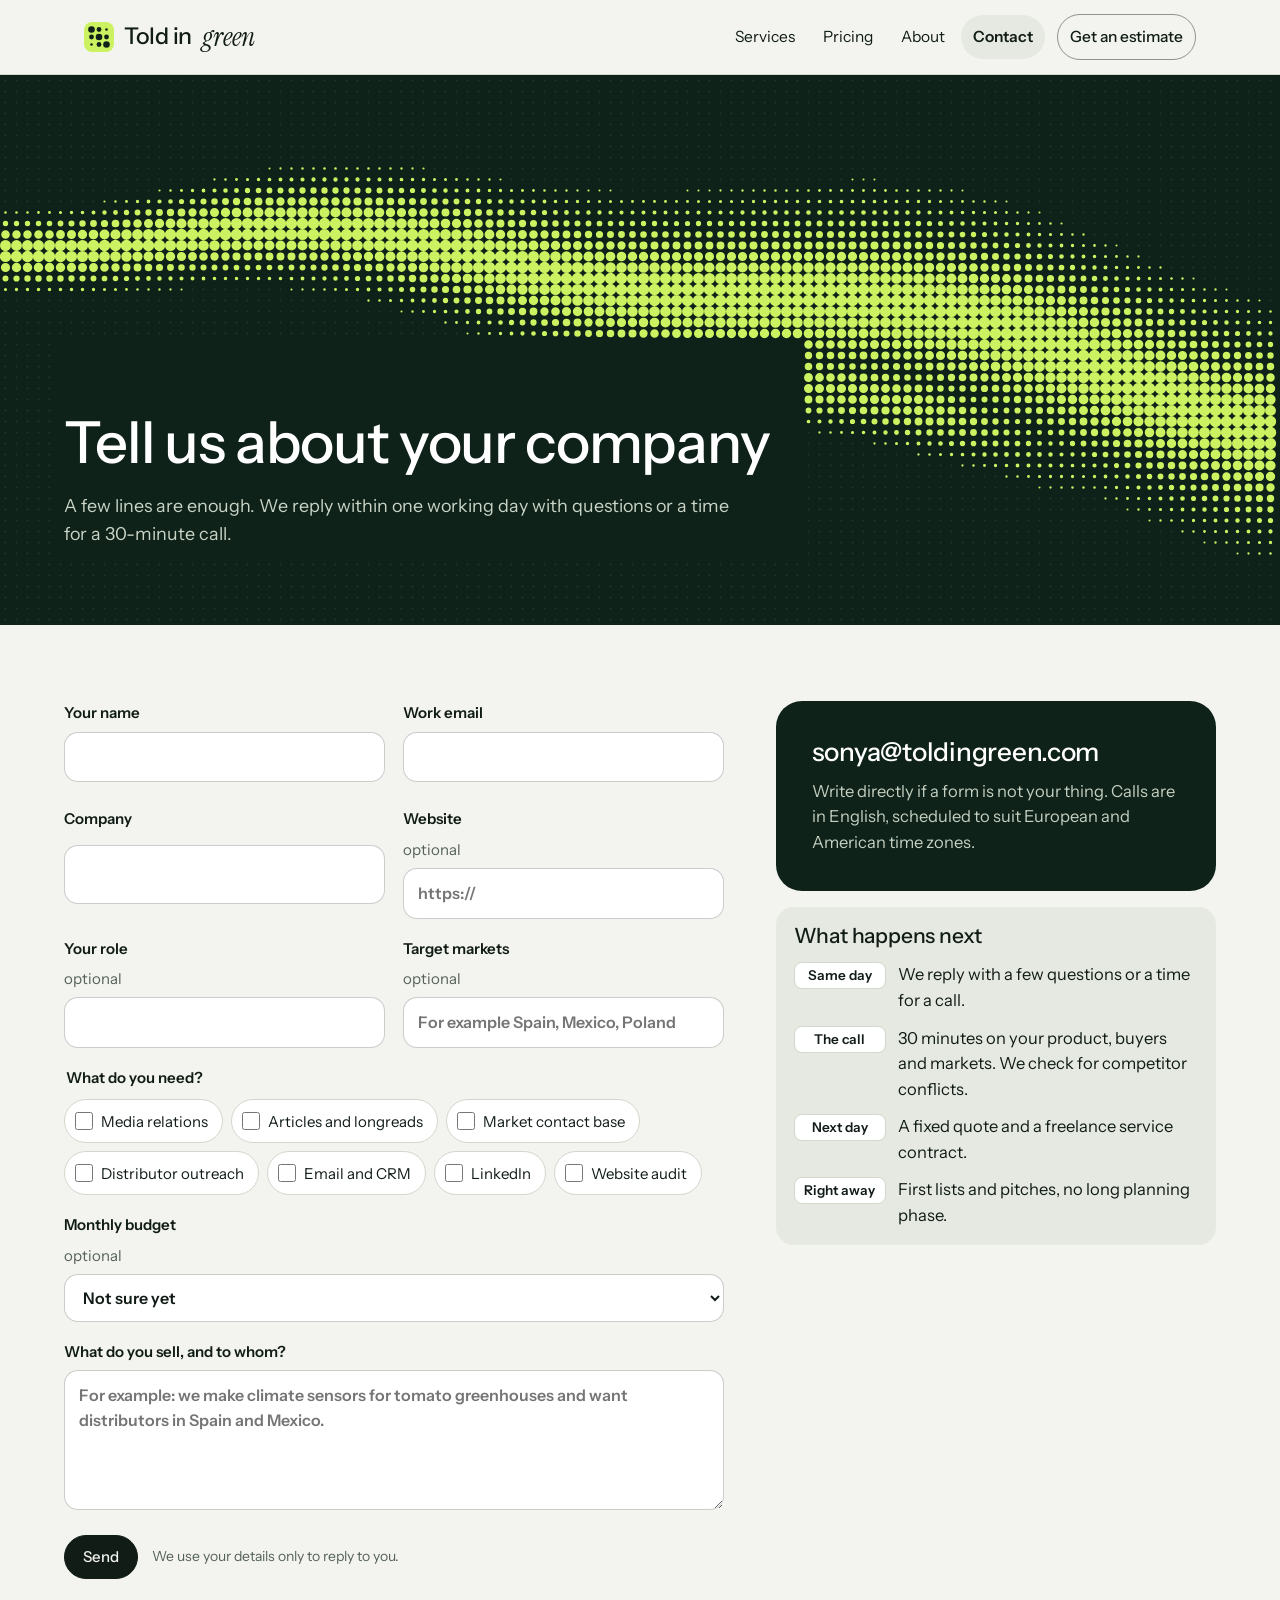
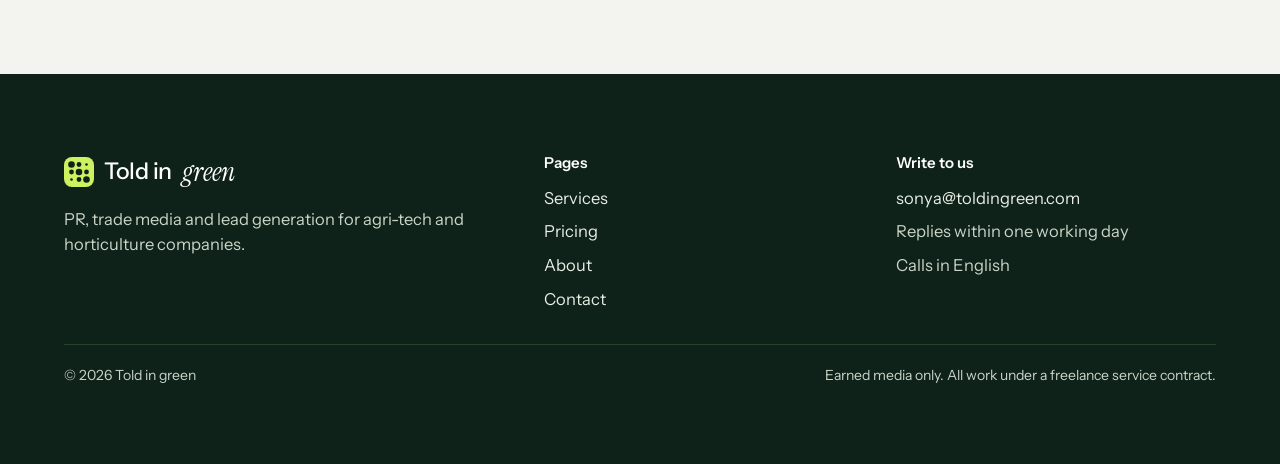
==== commit a562290f: "Remove breadcrumbs from page headers Co-Authored-By: Claude Opus 5.5 <noreply@anthropic.com> Claude-" ====
--- a/contact.html
+++ b/contact.html
@@ -20,7 +20,6 @@
 <section class="wall band short" data-amp=".6" data-seed="8" aria-label="Contact">
   <canvas aria-hidden="true"></canvas>
   <div class="wrap">
-    <p class="crumb" data-clear><a href="index.html">Home</a> / Contact</p>
     <div class="foot" data-clear>
       <h1>Tell us about your company</h1>
       <p>A few lines are enough. We reply within one working day with questions or a time for a 30-minute call.</p>
--- a/styles.css
+++ b/styles.css
@@ -13,7 +13,7 @@
 --card2:light-dark(#FFFFFF,#18261E);
 --line:light-dark(#D2D8CC,#27382E);
 --link:light-dark(#2D6A1E,#CCF261);
---forest:#0F2219;--forest2:#183327;--lime:#CCF261;--soft:#BFD99A;--limeink:#122010;
+--forest:#0F2219;--forest2:#183327;--lime:#CCF261;--on:light-dark(#1F5A34,#BFD99A);--onink:light-dark(#FFFFFF,#0F2219);--soft:#BFD99A;--limeink:#122010;
 --sans:"Instrument Sans",system-ui,-apple-system,"Segoe UI",sans-serif;
 --serif:"Instrument Serif",Georgia,serif}
 :root[data-theme=light]{color-scheme:light}
@@ -161,18 +161,20 @@
 .calc{display:grid;grid-template-columns:minmax(0,1.45fr) minmax(0,1fr);gap:clamp(20px,3vw,40px);align-items:start}
 .presets{display:flex;flex-wrap:wrap;gap:10px;margin-bottom:18px}
 .chip{min-height:44px;padding:0 16px;border-radius:999px;border:1px solid var(--line);background:var(--card2);color:var(--ink);font:inherit;font-size:15px;cursor:pointer}
-.chip[aria-pressed=true]{background:var(--forest);color:#fff;border-color:var(--forest)}
+.chip[aria-pressed=true]{background:var(--on);color:var(--onink);border-color:var(--on);font-weight:600}
 .rows{display:grid;gap:10px}
 .row{display:grid;grid-template-columns:auto minmax(0,1fr) auto;gap:14px;align-items:center;background:var(--card2);border:1px solid var(--line);border-radius:18px;padding:14px 16px}
-.row.on{border-color:color-mix(in srgb,var(--ink) 45%,transparent)}
+.row{transition:background .15s,border-color .15s}
+.row.on{border:1.5px solid var(--on);background:color-mix(in srgb,var(--on) 12%,var(--card2));box-shadow:0 0 0 3px color-mix(in srgb,var(--on) 14%,transparent)}
+.row.on .price{color:var(--on)}
 .row .name{font-weight:600}
 .row .desc{color:var(--mut);font-size:14.5px;line-height:1.45}
 .row .price{text-align:right;white-space:nowrap;font-weight:600}
 .row .price small{display:block;font-weight:400;color:var(--mut);font-size:13.5px}
-.sw{appearance:none;width:46px;height:28px;border-radius:999px;background:var(--line);position:relative;cursor:pointer;margin:0;flex:none;transition:background .2s}
-.sw::after{content:"";position:absolute;top:3px;left:3px;width:22px;height:22px;border-radius:50%;background:#fff;box-shadow:0 1px 3px rgba(0,0,0,.25);transition:left .2s}
-.sw:checked{background:var(--forest)}
-.sw:checked::after{left:21px}
+.sw{appearance:none;width:46px;height:28px;border-radius:999px;background:light-dark(#C9D0C3,#33443A);border:1px solid light-dark(#B5BEAF,#46594D);position:relative;cursor:pointer;margin:0;flex:none;transition:background .2s,border-color .2s}
+.sw::after{content:"";position:absolute;top:2px;left:2px;width:22px;height:22px;border-radius:50%;background:light-dark(#FFFFFF,#8E9C93);box-shadow:0 1px 3px rgba(0,0,0,.25);transition:left .2s,background .2s}
+.sw:checked{background:var(--on);border-color:var(--on)}
+.sw:checked::after{left:20px;background:var(--onink)}
 .qty{grid-column:2/-1;display:flex;align-items:center;gap:10px;font-size:14.5px;color:var(--mut)}
 .qty button{width:40px;height:40px;border-radius:50%;border:1px solid var(--line);background:var(--bg);color:var(--ink);font:inherit;font-size:20px;cursor:pointer}
 .qty output{min-width:2ch;text-align:center;font-weight:600;color:var(--ink);font-size:17px}
@@ -181,15 +183,15 @@
 .opt .lbl{font-weight:600;font-size:15.5px}
 .seg{display:flex;flex-wrap:wrap;gap:6px}
 .seg button{flex:1 1 auto;min-height:44px;border-radius:12px;border:1px solid var(--line);background:var(--card2);color:var(--ink);font:inherit;font-size:15px;cursor:pointer;padding:0 10px;white-space:nowrap}
-.seg button[aria-pressed=true]{background:var(--forest);color:#fff;border-color:var(--forest)}
+.seg button[aria-pressed=true]{background:var(--on);color:var(--onink);border-color:var(--on);font-weight:600}
 .result{position:sticky;top:96px;background:var(--forest);color:#DDE6DA;border-radius:28px;padding:clamp(22px,3vw,32px);display:grid;gap:18px}
 .result .big{font-size:clamp(48px,6vw,76px);font-weight:500;letter-spacing:-.04em;line-height:1;color:#fff;white-space:nowrap}
 .result .big small{font-size:.36em;color:#B9C6B5;letter-spacing:0}
-.mix{display:flex;height:14px;border-radius:999px;overflow:hidden;background:#20392B}
-.mix span{height:100%}
+.mix{display:flex;gap:3px;height:16px;border-radius:999px;overflow:hidden}
+.mix span{height:100%;min-width:6px}
 .brk{display:grid;gap:7px;font-size:15px}
 .brk div{display:grid;grid-template-columns:12px minmax(0,1fr) auto;gap:10px;align-items:center}
-.brk i{width:12px;height:12px;border-radius:3px}
+.brk i{width:14px;height:14px;border-radius:4px}
 .brk b{font-weight:500;color:#fff;white-space:nowrap}
 .sum{display:grid;grid-template-columns:repeat(2,minmax(0,1fr));gap:12px;border-top:1px solid #2A4535;padding-top:16px}
 .sum .v{font-size:24px;color:#fff;font-weight:500;white-space:nowrap;letter-spacing:-.02em}
